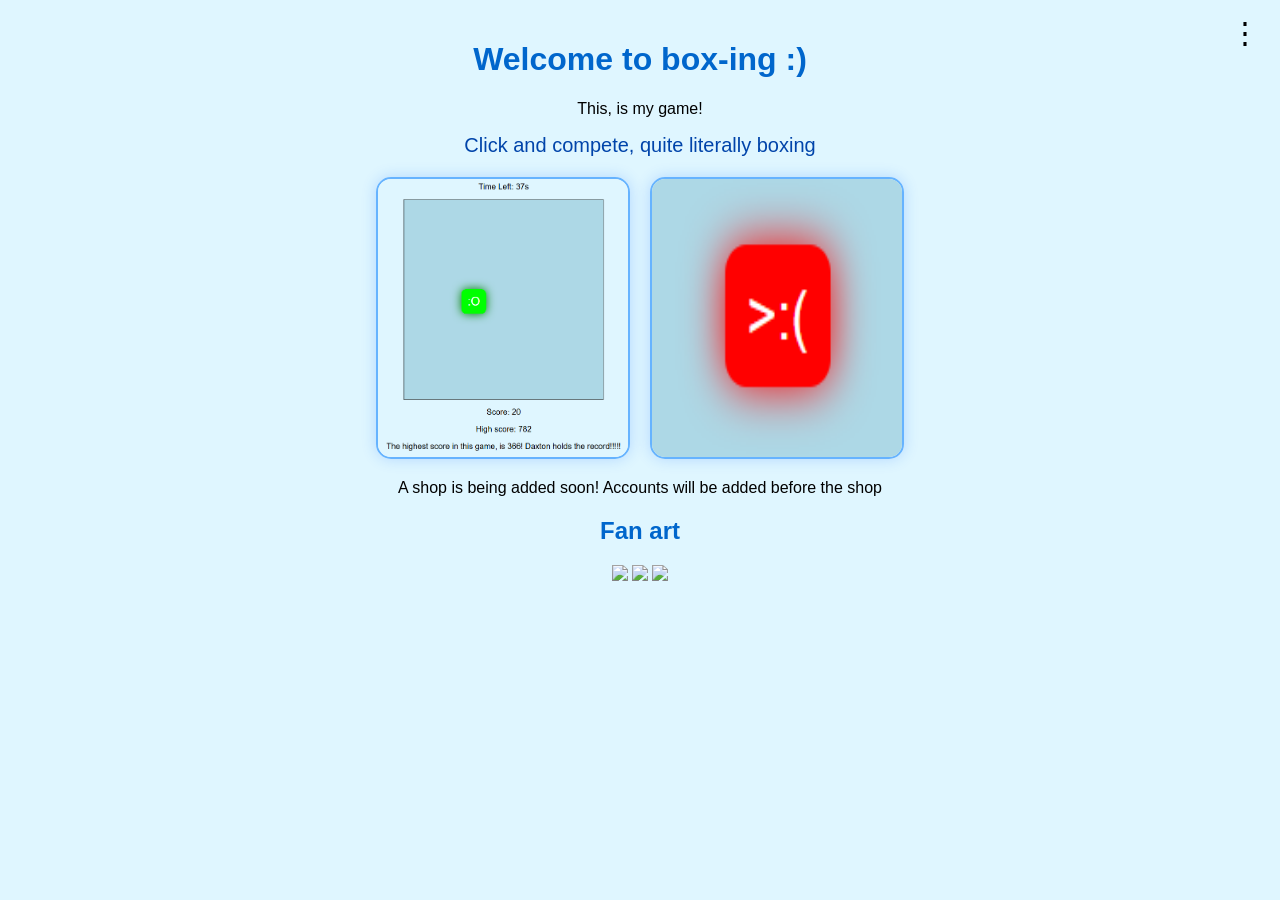
==== CUBE CLCIKER OFFICIALLL/index.html @ 51a061ed "Add files via upload" ====
<!DOCTYPE html>
<html>

<head>
  <link rel="stylesheet" href="style.css">
  <title>box-ing</title>
</head>

<body>

<div class="menu-container">

  <div class="menu-button" onclick="toggleMenu()">
    ⋮
  </div>

  <div id="menu" class="menu hidden">
    <a href="game.html">Play Game</a>
    <a href="#">Shop (soon)</a>
    <button onclick="toggleDarkMode()">Dark Mode</button>
  </div>

  </div>

  <h1>Welcome to box-ing :)</h1>

  <p> This, is my game! </p>

  <a href="game.html"> Click and compete, quite literally boxing </a>

  <div class="gallery">
    <img src="assets/images/test.png">
    <img src="assets/images/angry.png">
  </div>

  <p> A shop is being added soon! Accounts will be added before the shop </p>

  <h2> Fan art </h2>
  <div class="fanart">
    <img src="assets/images/BCFA.png">
    <img src="assets/images/RCFA.png">
    <img src="CBCFA.png">
  </div>
<script src="script.js"></script>
</body>

</html>
---- CUBE CLCIKER OFFICIALLL/style.css ----
body {
  background-color: #dff6ff;

  color: black;

  font-family: Arial;

  text-align: center;

  margin: 0;

  padding: 20px;
}

/* HEADINGS */
h1, h2 {
  color: #0066cc;
}

/* LINKS */
a {
  color: #0044aa;

  text-decoration: none;

  font-size: 20px;

  transition: 0.2s;
}

a:hover {
  color: #0088ff;
}

/* GALLERY */
.gallery {
  display: flex;

  justify-content: center;

  gap: 20px;

  margin-top: 20px;

  margin-bottom: 20px;

  flex-wrap: wrap;
}

/* IMAGES */
.gallery img {
  width: 250px;

  border-radius: 15px;

  border: 2px solid #66b3ff;

  box-shadow: 0 0 15px rgba(0,100,255,0.2);

  transition: transform 0.2s;
}

.gallery img:hover {
  transform: scale(1.05);
}

/* LORE BOX */
.lore {
  max-width: 700px;

  margin: auto;

  margin-top: 20px;

  padding: 20px;

  background-color: white;

  border-radius: 15px;

  border: 1px solid #66b3ff;

  box-shadow: 0 0 10px rgba(0,100,255,0.1);
}

.menu-container {
  position: fixed;
  top: 10px;
  right: 10px;
}

.menu-button {
  font-size: 30px;
  cursor: pointer;
  padding: 5px 10px;
  user-select: none;
}

.menu {
  position: absolute;
  right: 0;
  top: 40px;

  background: #222;
  border: 1px solid #555;
  border-radius: 10px;

  display: flex;
  flex-direction: column;

  min-width: 150px;
  overflow: hidden;
}

.menu a,
.menu button {
  padding: 10px;
  text-decoration: none;
  color: white;
  background: none;
  border: none;
  text-align: left;
  cursor: pointer;
}

.menu a:hover,
.menu button:hover {
  background: #444;
}

.hidden {
  display: none;
}

/* ---------------- DARK MODE ---------------- */

body.dark {
  background-color: #121212;
  color: white;
}

body.dark #gameArea {
  background-color: #1e1e1e;
  border: 3px solid white;
}

body.dark .sidepanel {
  border-left: 2px solid white;
}

body.dark .sidepanel input,
body.dark .sidepanel button {
  background-color: #222;
  color: white;
  border: 1px solid white;
}

body.dark .menu {
  background: #222;
  border: 1px solid #555;
}

body.dark .menu a,
body.dark .menu button {
  color: white;
}

body.dark #resetbuttom {
  background-color: #222;
  color: white;
  border: 1px solid white;
}

body.dark a {
  color: cyan;
}

body.dark h1,
body.dark h2 {
  color: cyan;
  text-shadow: 0 0 10px cyan;
}
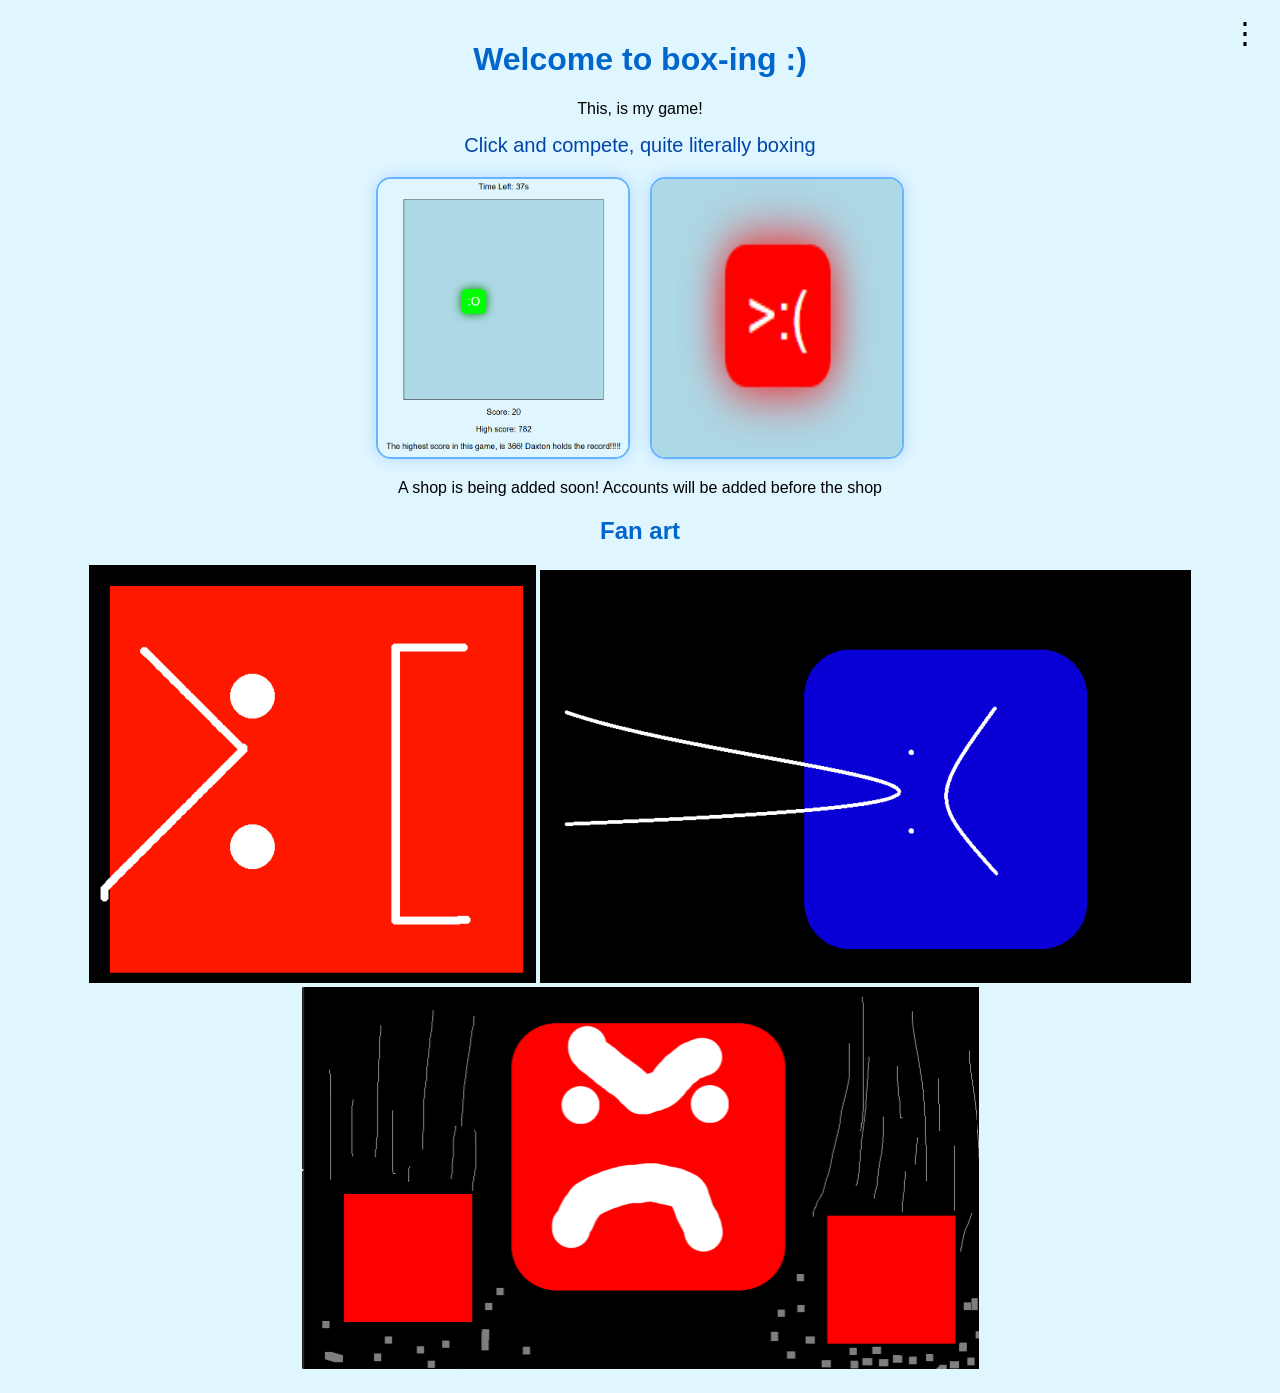
==== commit 93f217d1: "Add files via upload" ====
--- a/CUBE CLCIKER OFFICIALLL/index.html
+++ b/CUBE CLCIKER OFFICIALLL/index.html
@@ -37,9 +37,9 @@
 
   <h2> Fan art </h2>
   <div class="fanart">
-    <img src="assets/images/BCFA.png">
-    <img src="assets/images/RCFA.png">
-    <img src="CBCFA.png">
+    <img src="assets/images/bcfa.png">
+    <img src="assets/images/rcfa.png">
+    <img src="assets/images/cbcfa.png">
   </div>
 <script src="script.js"></script>
 </body>
